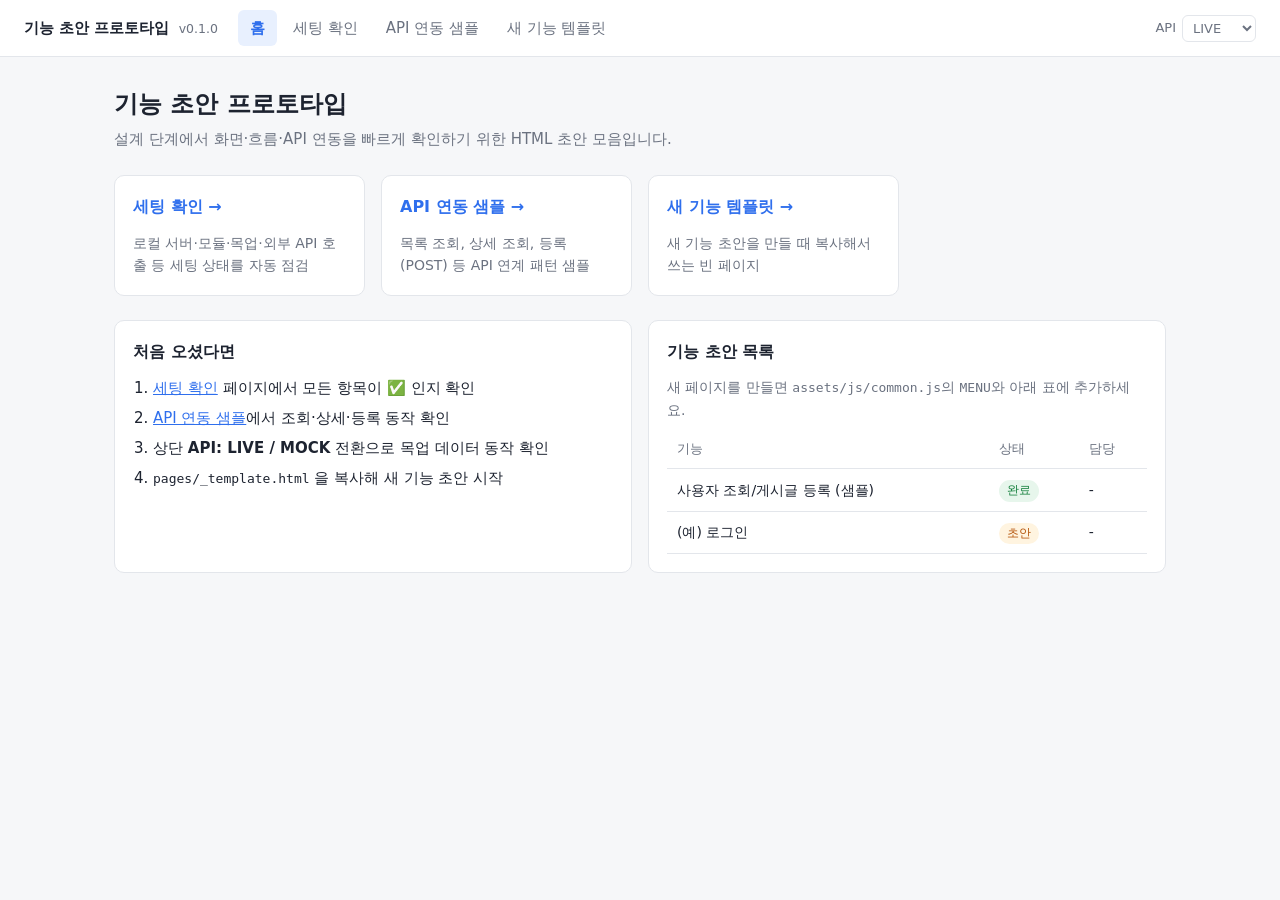
==== index.html @ 1fb09a57 "chore: 프로토타입 초기 세팅 Co-Authored-By: Claude Opus 5.5 <noreply@anthropic.com> Claude-Session: https://c" ====
<!doctype html>
<html lang="ko">
<head>
  <meta charset="utf-8">
  <meta name="viewport" content="width=device-width, initial-scale=1">
  <title>기능 초안 프로토타입</title>
  <link rel="stylesheet" href="assets/css/common.css">
</head>
<body>
  <main>
    <h1>기능 초안 프로토타입</h1>
    <p class="desc">설계 단계에서 화면·흐름·API 연동을 빠르게 확인하기 위한 HTML 초안 모음입니다.</p>

    <div class="grid" id="menu"></div>

    <div class="cols" style="margin-top:24px">
      <section class="card">
        <h2>처음 오셨다면</h2>
        <ol class="steps">
          <li><a href="pages/setup-check.html">세팅 확인</a> 페이지에서 모든 항목이 ✅ 인지 확인</li>
          <li><a href="pages/api-sample.html">API 연동 샘플</a>에서 조회·상세·등록 동작 확인</li>
          <li>상단 <b>API: LIVE / MOCK</b> 전환으로 목업 데이터 동작 확인</li>
          <li><code>pages/_template.html</code> 을 복사해 새 기능 초안 시작</li>
        </ol>
      </section>
      <section class="card">
        <h2>기능 초안 목록</h2>
        <p style="margin-bottom:8px">새 페이지를 만들면 <code>assets/js/common.js</code>의 <code>MENU</code>와 아래 표에 추가하세요.</p>
        <div class="table-wrap">
          <table>
            <thead><tr><th>기능</th><th>상태</th><th>담당</th></tr></thead>
            <tbody>
              <tr onclick="location.href='pages/api-sample.html'"><td>사용자 조회/게시글 등록 (샘플)</td><td><span class="tag ok">완료</span></td><td>-</td></tr>
              <tr><td>(예) 로그인</td><td><span class="tag warn">초안</span></td><td>-</td></tr>
            </tbody>
          </table>
        </div>
      </section>
    </div>
  </main>

  <script type="module">
    import { initPage, MENU, esc } from './assets/js/common.js';
    initPage('home', { apiLog: false });
    const desc = {
      setup: '로컬 서버·모듈·목업·외부 API 호출 등 세팅 상태를 자동 점검',
      api: '목록 조회, 상세 조회, 등록(POST) 등 API 연계 패턴 샘플',
      template: '새 기능 초안을 만들 때 복사해서 쓰는 빈 페이지',
    };
    document.getElementById('menu').innerHTML = MENU.filter((m) => m.key !== 'home')
      .map((m) => `<a class="card" href="${m.href}"><h2>${esc(m.label)} →</h2><p>${esc(desc[m.key] ?? '')}</p></a>`).join('');
  </script>
</body>
</html>
---- assets/css/common.css ----
:root {
  --bg: #f6f7f9;
  --surface: #ffffff;
  --text: #1d2330;
  --muted: #6b7280;
  --line: #e3e6eb;
  --primary: #2f6fed;
  --primary-weak: #e8f0fe;
  --ok: #15803d;
  --ok-weak: #e7f6ec;
  --fail: #c62828;
  --fail-weak: #fdecec;
  --warn: #b45309;
  --warn-weak: #fff4e0;
  --radius: 10px;
  --css-loaded: 1; /* 세팅 확인 페이지에서 CSS 로드 여부 체크용 */
}
@media (prefers-color-scheme: dark) {
  :root {
    --bg: #14161b; --surface: #1d2027; --text: #e6e8ec; --muted: #9aa1ad; --line: #2c313b;
    --primary: #6c9bff; --primary-weak: #1f2a44;
    --ok: #4ade80; --ok-weak: #15291d; --fail: #f87171; --fail-weak: #331b1b; --warn: #fbbf24; --warn-weak: #33280f;
  }
}

* { box-sizing: border-box; }
body {
  margin: 0; background: var(--bg); color: var(--text);
  font: 15px/1.6 "Pretendard", "Apple SD Gothic Neo", "Malgun Gothic", system-ui, sans-serif;
  padding-bottom: 80px;
}
a { color: var(--primary); }
code, pre { font-family: ui-monospace, SFMono-Regular, Menlo, Consolas, monospace; font-size: 13px; }

/* Header */
.app-header {
  position: sticky; top: 0; z-index: 10;
  display: flex; align-items: center; gap: 20px; flex-wrap: wrap;
  padding: 10px 24px; background: var(--surface); border-bottom: 1px solid var(--line);
}
.brand { font-weight: 700; color: var(--text); text-decoration: none; }
.brand small { color: var(--muted); font-weight: 400; margin-left: 4px; }
.app-header nav { display: flex; gap: 4px; flex: 1; flex-wrap: wrap; }
.app-header nav a { padding: 6px 12px; border-radius: 6px; color: var(--muted); text-decoration: none; }
.app-header nav a:hover { background: var(--bg); color: var(--text); }
.app-header nav a.active { background: var(--primary-weak); color: var(--primary); font-weight: 600; }
.mode-toggle { display: flex; align-items: center; gap: 6px; font-size: 13px; color: var(--muted); }

/* Layout */
main { max-width: 1100px; margin: 0 auto; padding: 28px 24px; }
h1 { font-size: 24px; margin: 0 0 4px; }
.desc { color: var(--muted); margin: 0 0 24px; }
.grid { display: grid; gap: 16px; grid-template-columns: repeat(auto-fill, minmax(240px, 1fr)); }
.cols { display: grid; gap: 16px; grid-template-columns: 1fr 1fr; }
@media (max-width: 760px) { .cols { grid-template-columns: 1fr; } main { padding: 20px 16px; } }

.card { background: var(--surface); border: 1px solid var(--line); border-radius: var(--radius); padding: 18px; }
.card h2 { font-size: 16px; margin: 0 0 12px; }
a.card { text-decoration: none; color: inherit; display: block; transition: border-color .15s; }
a.card:hover { border-color: var(--primary); }
a.card h2 { color: var(--primary); }
.card p { margin: 0; color: var(--muted); font-size: 14px; }

/* Form */
input, select, textarea, button { font: inherit; color: inherit; }
input, select, textarea {
  width: 100%; padding: 8px 10px; border: 1px solid var(--line); border-radius: 6px; background: var(--surface);
}
.mode-toggle select { width: auto; padding: 4px 6px; }
textarea { min-height: 90px; resize: vertical; }
label.field { display: block; margin-bottom: 12px; font-size: 13px; color: var(--muted); }
label.field > * { margin-top: 4px; }
.btn {
  padding: 8px 14px; border-radius: 6px; border: 1px solid var(--line); background: var(--surface); cursor: pointer;
}
.btn:hover { border-color: var(--primary); }
.btn.primary { background: var(--primary); border-color: var(--primary); color: #fff; }
.btn:disabled { opacity: .5; cursor: default; }
.toolbar { display: flex; gap: 8px; align-items: center; margin-bottom: 12px; flex-wrap: wrap; }

/* Table */
.table-wrap { overflow-x: auto; }
table { width: 100%; border-collapse: collapse; font-size: 14px; }
th, td { text-align: left; padding: 9px 10px; border-bottom: 1px solid var(--line); white-space: nowrap; }
th { color: var(--muted); font-weight: 500; font-size: 13px; }
tbody tr { cursor: pointer; }
tbody tr:hover { background: var(--bg); }
tbody tr.selected { background: var(--primary-weak); }

/* States */
.state { padding: 24px; text-align: center; color: var(--muted); }
.state.error { color: var(--fail); }
.spinner { display: inline-block; width: 16px; height: 16px; border: 2px solid var(--line); border-top-color: var(--primary); border-radius: 50%; animation: spin .8s linear infinite; vertical-align: -3px; margin-right: 6px; }
@keyframes spin { to { transform: rotate(360deg); } }

/* Badges */
.tag { display: inline-block; padding: 1px 8px; border-radius: 99px; font-size: 12px; background: var(--bg); color: var(--muted); }
.tag.ok { background: var(--ok-weak); color: var(--ok); }
.tag.fail { background: var(--fail-weak); color: var(--fail); }
.tag.warn { background: var(--warn-weak); color: var(--warn); }
.muted { color: var(--muted); font-size: 12px; }

/* Check list */
.checks { list-style: none; padding: 0; margin: 0; }
.checks li { display: grid; grid-template-columns: 28px 1fr auto; gap: 10px; padding: 14px 4px; border-bottom: 1px solid var(--line); align-items: start; }
.checks li:last-child { border-bottom: 0; }
.checks .icon { font-size: 18px; line-height: 1.4; }
.checks .title { font-weight: 600; }
.checks .detail { color: var(--muted); font-size: 13px; }
.checks .hint { margin-top: 6px; padding: 8px 10px; border-radius: 6px; background: var(--warn-weak); color: var(--warn); font-size: 13px; }
.summary { display: flex; gap: 12px; align-items: center; padding: 14px 18px; border-radius: var(--radius); margin-bottom: 16px; font-weight: 600; }
.summary.ok { background: var(--ok-weak); color: var(--ok); }
.summary.fail { background: var(--fail-weak); color: var(--fail); }
.summary.pending { background: var(--surface); border: 1px solid var(--line); color: var(--muted); }

/* Toast */
.toast-box { position: fixed; top: 64px; right: 20px; display: grid; gap: 8px; z-index: 50; }
.toast { padding: 10px 14px; border-radius: 8px; background: var(--text); color: var(--bg); font-size: 14px; box-shadow: 0 4px 14px rgba(0,0,0,.15); }
.toast.error { background: var(--fail); color: #fff; }
.toast.success { background: var(--ok); color: #fff; }

/* API log panel */
.api-log { position: fixed; left: 0; right: 0; bottom: 0; background: var(--surface); border-top: 1px solid var(--line); max-height: 45vh; overflow: auto; z-index: 20; font-size: 13px; }
.api-log summary { padding: 10px 24px; cursor: pointer; font-weight: 600; position: sticky; top: 0; background: var(--surface); }
.api-log .count { display: inline-block; min-width: 22px; text-align: center; border-radius: 99px; background: var(--primary-weak); color: var(--primary); font-size: 12px; margin-left: 4px; }
.api-log ol { list-style: none; margin: 0; padding: 0 24px 12px; }
.api-log li { border-left: 3px solid var(--ok); padding: 6px 10px; margin-bottom: 8px; background: var(--bg); border-radius: 0 6px 6px 0; }
.api-log li.fail { border-left-color: var(--fail); }
.api-log .row { display: flex; gap: 8px; align-items: center; flex-wrap: wrap; }
.api-log pre { margin: 6px 0 0; max-height: 160px; overflow: auto; white-space: pre-wrap; color: var(--muted); }

.steps { margin: 0; padding-left: 20px; }
.steps li { margin-bottom: 6px; }
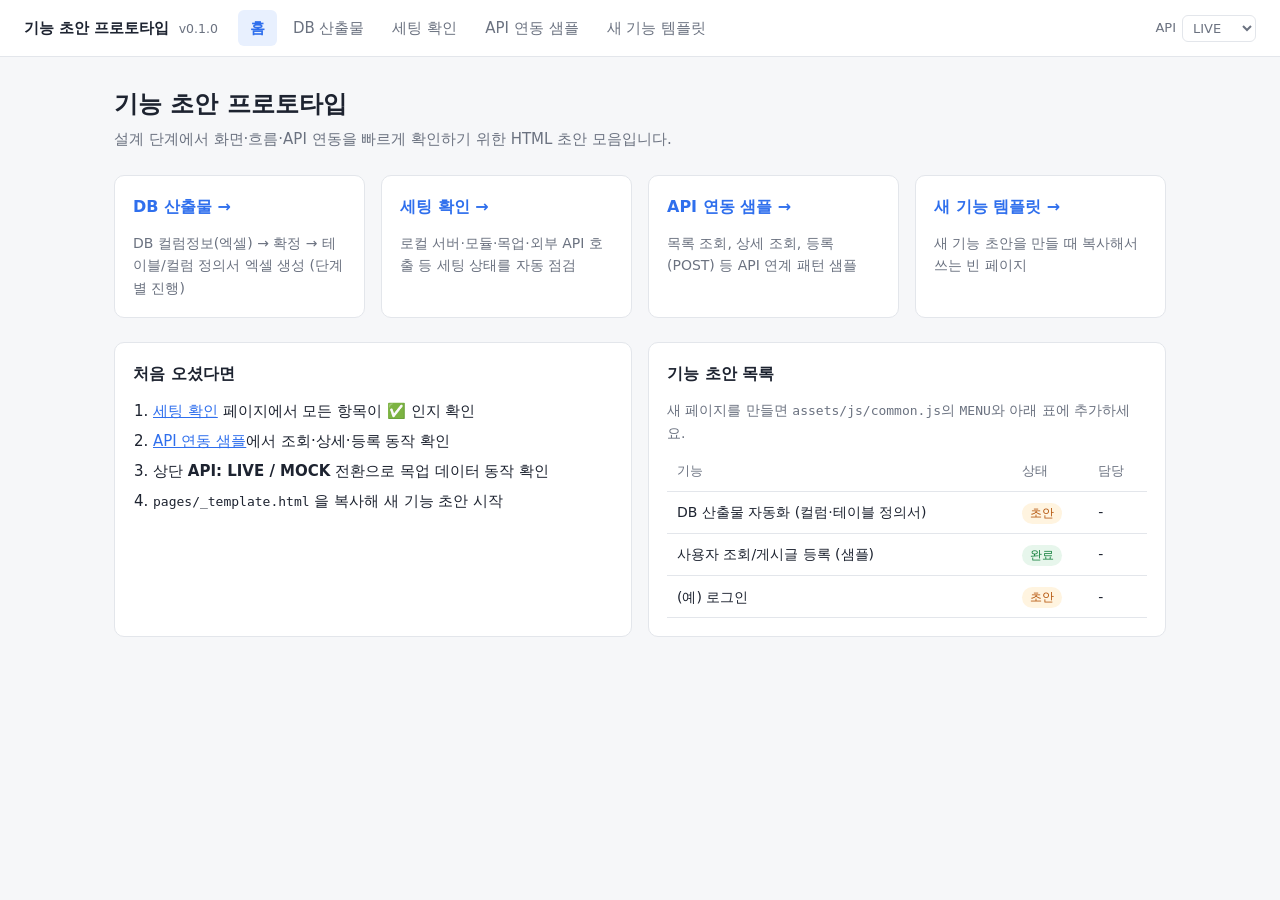
==== commit b61f5158: "feat(dbdoc): DB 산출물 자동화 화면 초안 좌측 단계 메뉴 + 우측 기능 영역 구성 - 1 프로젝트 정보 / 2 컬럼정보 가져오기(엑셀·CSV 업로드, 붙여넣기, 샘플," ====
--- a/index.html
+++ b/index.html
@@ -30,6 +30,7 @@
           <table>
             <thead><tr><th>기능</th><th>상태</th><th>담당</th></tr></thead>
             <tbody>
+              <tr onclick="location.href='pages/db-docs.html'"><td>DB 산출물 자동화 (컬럼·테이블 정의서)</td><td><span class="tag warn">초안</span></td><td>-</td></tr>
               <tr onclick="location.href='pages/api-sample.html'"><td>사용자 조회/게시글 등록 (샘플)</td><td><span class="tag ok">완료</span></td><td>-</td></tr>
               <tr><td>(예) 로그인</td><td><span class="tag warn">초안</span></td><td>-</td></tr>
             </tbody>
@@ -43,6 +44,7 @@
     import { initPage, MENU, esc } from './assets/js/common.js';
     initPage('home', { apiLog: false });
     const desc = {
+      dbdoc: 'DB 컬럼정보(엑셀) → 확정 → 테이블/컬럼 정의서 엑셀 생성 (단계별 진행)',
       setup: '로컬 서버·모듈·목업·외부 API 호출 등 세팅 상태를 자동 점검',
       api: '목록 조회, 상세 조회, 등록(POST) 등 API 연계 패턴 샘플',
       template: '새 기능 초안을 만들 때 복사해서 쓰는 빈 페이지',
